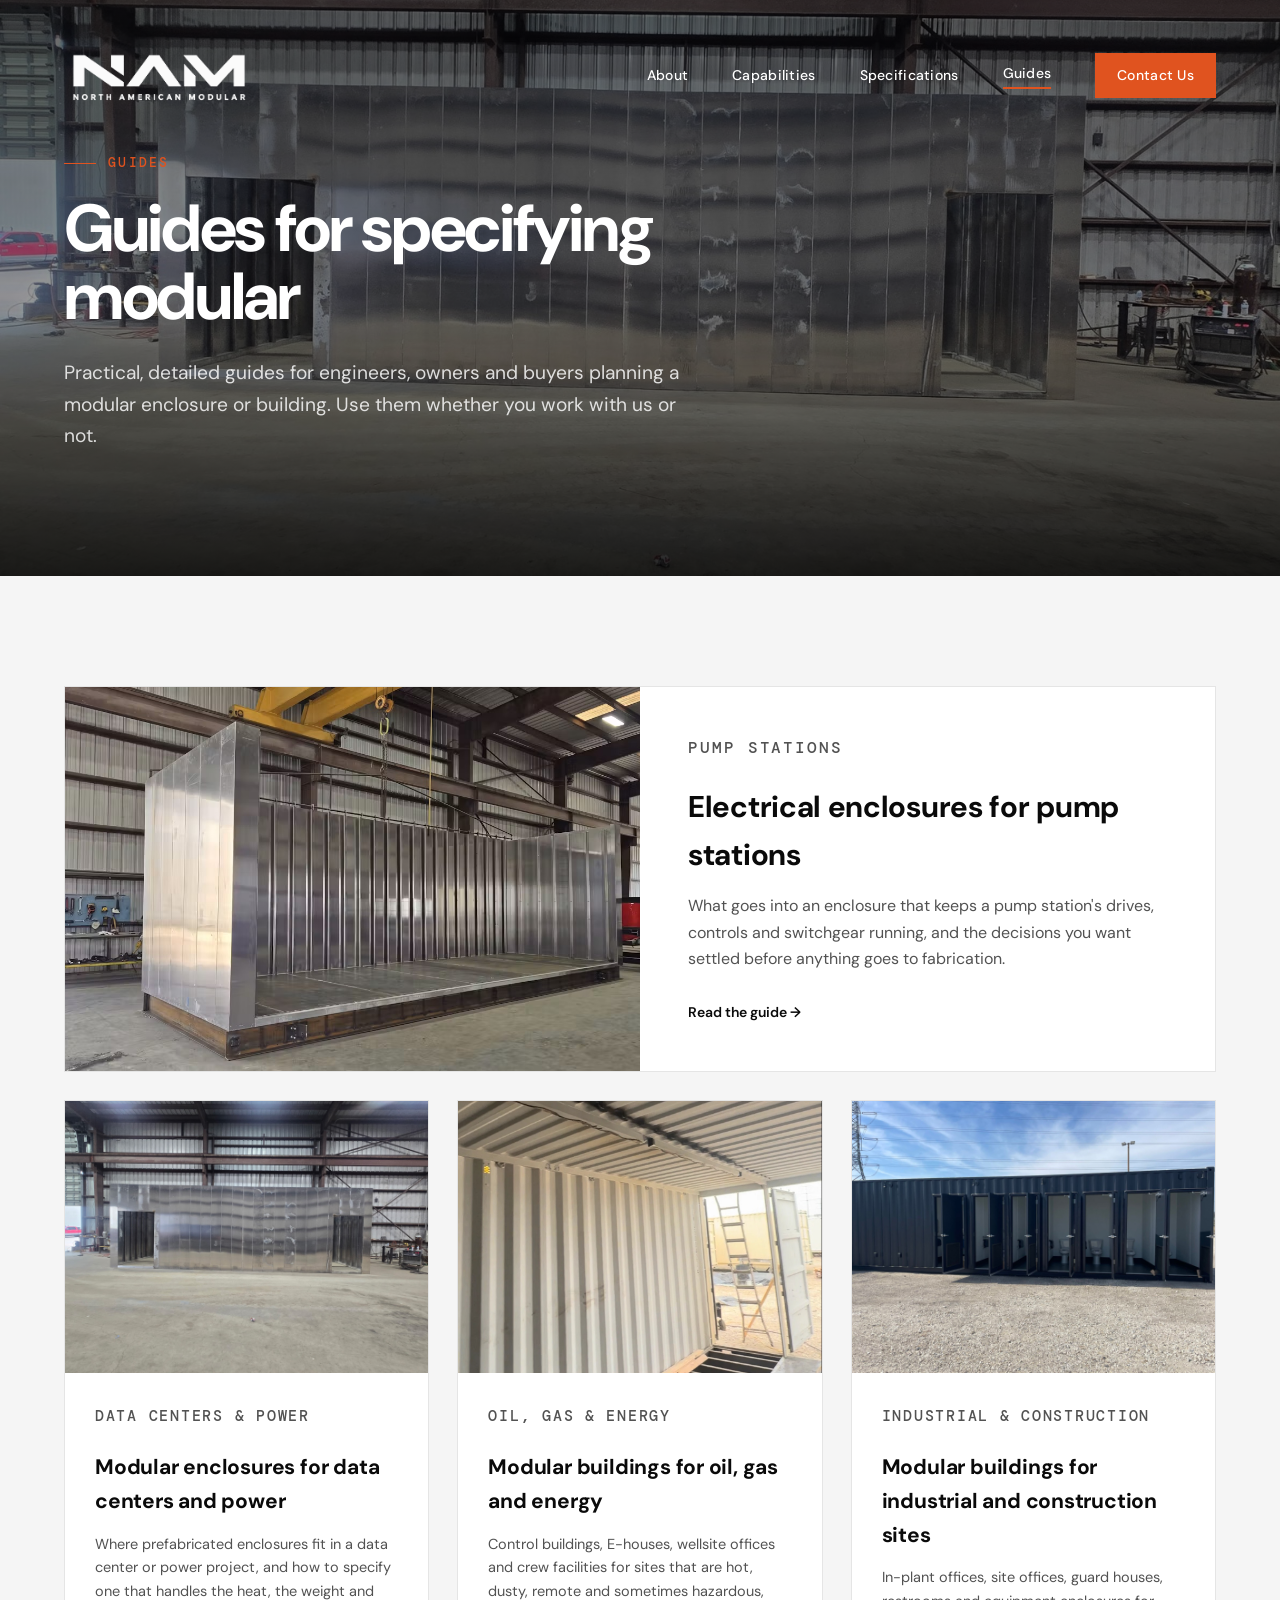
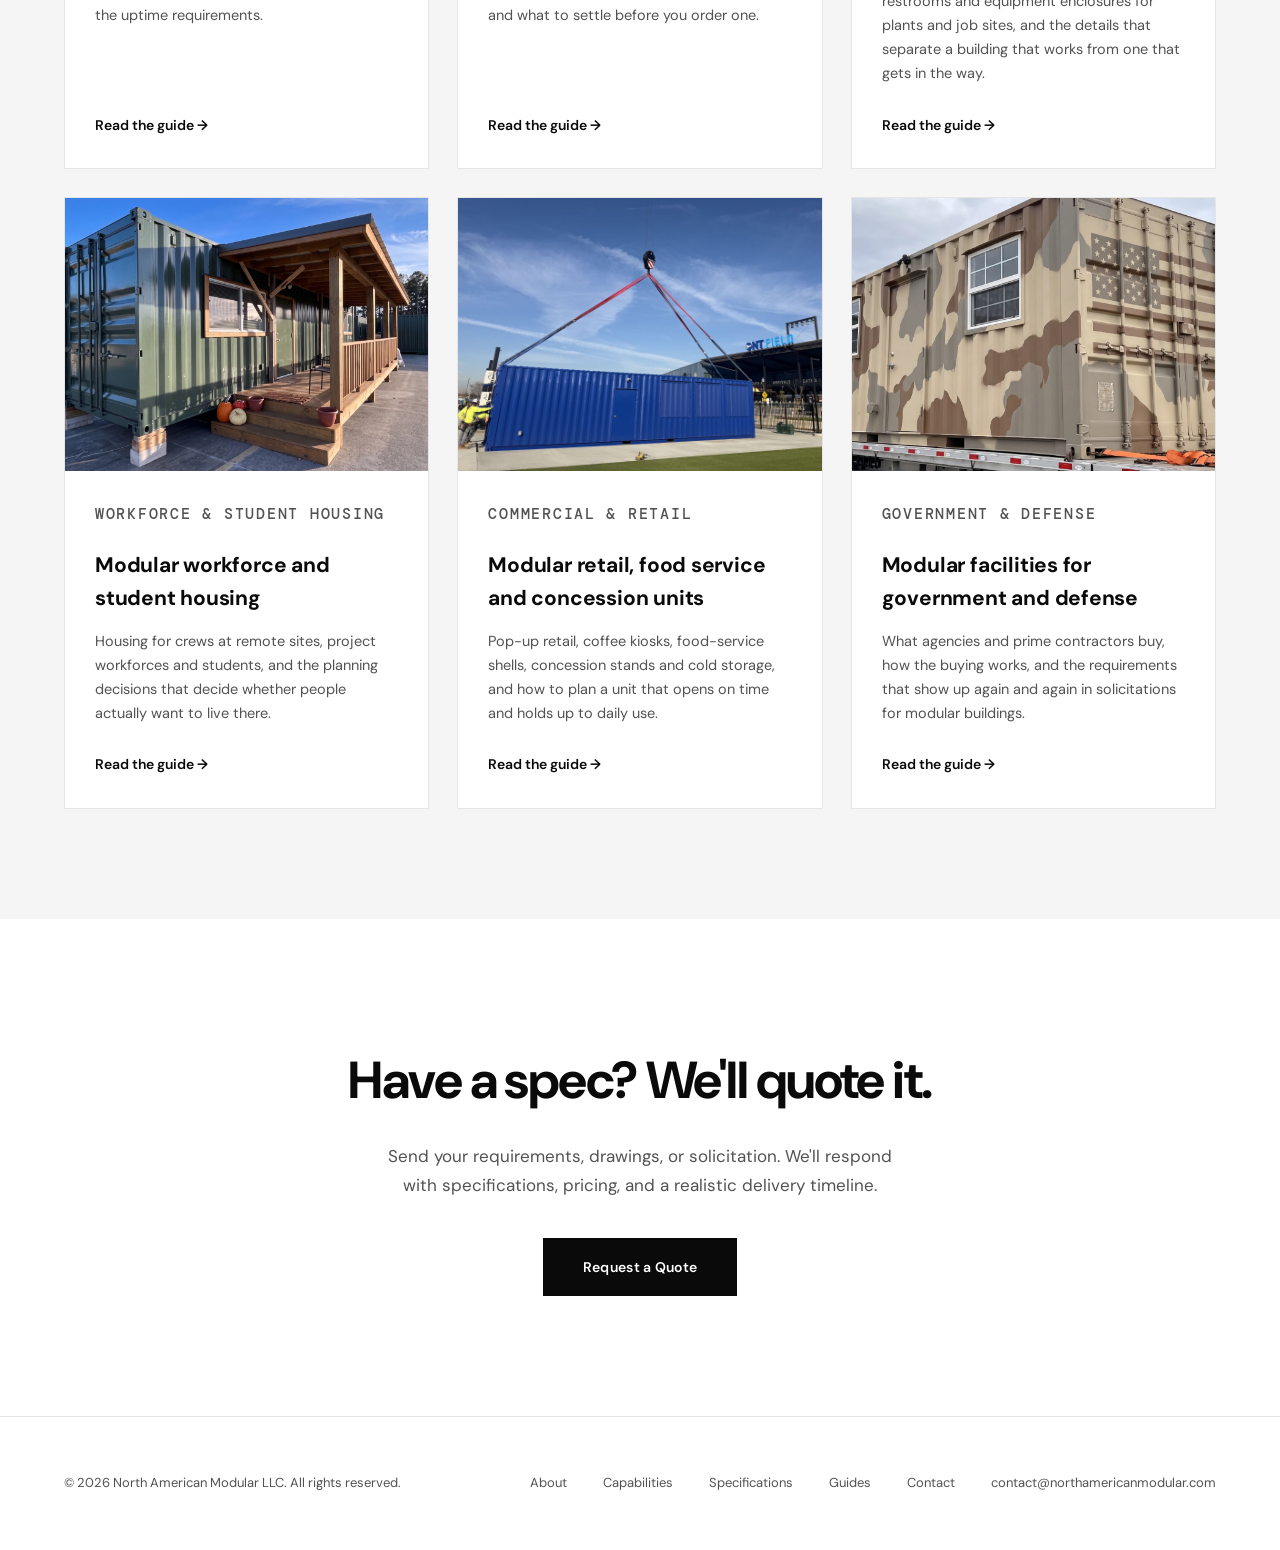
==== guides/index.html @ 37654369 "Add Guides section with seven market guides Pillar guides for pump stations, data centers and power," ====
<!DOCTYPE html>
<html lang="en">
<head>
    <meta charset="UTF-8">
    <meta name="viewport" content="width=device-width, initial-scale=1.0">
    <title>Modular Enclosure and Building Guides | North American Modular</title>
    <meta name="description" content="Practical guides to specifying modular enclosures and buildings for pump stations, data centers, oil and gas, industrial sites, workforce housing, retail and government projects.">
    <link rel="canonical" href="https://northamericanmodular.com/guides/">
    <meta name="robots" content="index, follow, max-image-preview:large">
    <meta name="theme-color" content="#0a0a0a">
    <link rel="icon" href="/favicon.ico" sizes="any">
    <link rel="icon" type="image/png" href="/favicon.png">
    <link rel="apple-touch-icon" href="/apple-touch-icon.png">
    <meta property="og:type" content="website">
    <meta property="og:site_name" content="North American Modular">
    <meta property="og:locale" content="en_US">
    <meta property="og:title" content="Modular Enclosure and Building Guides | North American Modular">
    <meta property="og:description" content="Practical guides to specifying modular enclosures and buildings for pump stations, data centers, oil and gas, industrial sites, workforce housing, retail and government projects.">
    <meta property="og:url" content="https://northamericanmodular.com/guides/">
    <meta property="og:image" content="https://northamericanmodular.com/og-image.jpg">
    <meta name="twitter:card" content="summary_large_image">
    <meta name="twitter:title" content="Modular Enclosure and Building Guides | North American Modular">
    <meta name="twitter:description" content="Practical guides to specifying modular enclosures and buildings for pump stations, data centers, oil and gas, industrial sites, workforce housing, retail and government projects.">
    <meta name="twitter:image" content="https://northamericanmodular.com/og-image.jpg">
    <script type="application/ld+json">
{
 "@context": "https://schema.org",
 "@graph": [
  {
   "@type": "Organization",
   "@id": "https://northamericanmodular.com/#organization",
   "name": "North American Modular",
   "legalName": "North American Modular LLC",
   "url": "https://northamericanmodular.com/",
   "logo": "https://northamericanmodular.com/icon-512.png",
   "email": "contact@northamericanmodular.com"
  },
  {
   "@type": "CollectionPage",
   "name": "Guides",
   "url": "https://northamericanmodular.com/guides/",
   "description": "Practical guides to specifying modular enclosures and buildings for pump stations, data centers, oil and gas, industrial sites, workforce housing, retail and government projects.",
   "hasPart": [
    {
     "@type": "Article",
     "headline": "Electrical Enclosures for Pump Stations: A Buyer's Guide",
     "url": "https://northamericanmodular.com/guides/pump-station-electrical-enclosures"
    },
    {
     "@type": "Article",
     "headline": "Modular Enclosures for Data Centers and Power Infrastructure",
     "url": "https://northamericanmodular.com/guides/data-center-modular-enclosures"
    },
    {
     "@type": "Article",
     "headline": "Modular Buildings for Oil, Gas and Energy Sites",
     "url": "https://northamericanmodular.com/guides/oil-gas-modular-buildings"
    },
    {
     "@type": "Article",
     "headline": "Modular Buildings for Industrial Plants and Construction Sites",
     "url": "https://northamericanmodular.com/guides/industrial-construction-modular-buildings"
    },
    {
     "@type": "Article",
     "headline": "Modular Workforce and Student Housing: A Planning Guide",
     "url": "https://northamericanmodular.com/guides/workforce-student-housing-modular"
    },
    {
     "@type": "Article",
     "headline": "Modular Retail, Food Service and Concession Units",
     "url": "https://northamericanmodular.com/guides/modular-retail-food-service"
    },
    {
     "@type": "Article",
     "headline": "Modular Facilities for Government and Defense Projects",
     "url": "https://northamericanmodular.com/guides/government-defense-modular"
    }
   ]
  },
  {
   "@type": "BreadcrumbList",
   "itemListElement": [
    {
     "@type": "ListItem",
     "position": 1,
     "name": "Home",
     "item": "https://northamericanmodular.com/"
    },
    {
     "@type": "ListItem",
     "position": 2,
     "name": "Guides",
     "item": "https://northamericanmodular.com/guides/"
    }
   ]
  }
 ]
}
    </script>
    <link rel="preconnect" href="https://fonts.googleapis.com">
    <link rel="preconnect" href="https://fonts.gstatic.com" crossorigin>
    <link href="https://fonts.googleapis.com/css2?family=DM+Sans:wght@400;500;600;700&family=DM+Mono:wght@400;500&display=swap" rel="stylesheet">
    <link rel="stylesheet" href="/site.css">
</head>
<body>

    <nav id="nav">
        <a href="/index.html" class="logo" aria-label="North American Modular home">
            <img src="/NAMWhiteLogo.png" alt="North American Modular">
        </a>
        <button class="menu-btn" id="menu-btn" aria-expanded="false" aria-controls="nav-links">Menu</button>
        <div class="nav-links" id="nav-links">
            <a href="/about.html">About</a>
            <a href="/services.html">Capabilities</a>
            <a href="/specifications.html">Specifications</a>
            <a href="/guides/" class="active">Guides</a>
            <a href="/contact.html" class="nav-cta">Contact Us</a>
        </div>
    </nav>

    <section class="hero page-hero">
        <img class="hero-video" src="/vert-datacenter.jpg" alt="Aluminum enclosure in fabrication" fetchpriority="high">
        <div class="hero-overlay"></div>
        <div class="hero-content">
            <p class="hero-eyebrow">Guides</p>
            <h1>Guides for specifying modular</h1>
            <p class="hero-text">Practical, detailed guides for engineers, owners and buyers planning a modular enclosure or building. Use them whether you work with us or not.</p>
        </div>
    </section>

    <section class="section value-section">
        <div class="wrap">
            <div class="vert-grid guide-index">
                <a class="vert-card guide-card rv" href="/guides/pump-station-electrical-enclosures.html">
                    <div class="ph"><img src="/vert-oilgas.jpg" alt="Aluminum enclosure on a steel base in fabrication" loading="lazy"></div>
                    <div class="vert-body">
                        <p class="vert-tag">Pump Stations</p>
                        <h3>Electrical enclosures for pump stations</h3>
                        <p>What goes into an enclosure that keeps a pump station's drives, controls and switchgear running, and the decisions you want settled before anything goes to fabrication.</p>
                        <span class="rel-go">Read the guide &rarr;</span>
                    </div>
                </a>
                <a class="vert-card guide-card rv" href="/guides/data-center-modular-enclosures.html">
                    <div class="ph"><img src="/vert-datacenter.jpg" alt="Aluminum data center enclosure in fabrication under an overhead crane" loading="lazy"></div>
                    <div class="vert-body">
                        <p class="vert-tag">Data Centers & Power</p>
                        <h3>Modular enclosures for data centers and power</h3>
                        <p>Where prefabricated enclosures fit in a data center or power project, and how to specify one that handles the heat, the weight and the uptime requirements.</p>
                        <span class="rel-go">Read the guide &rarr;</span>
                    </div>
                </a>
                <a class="vert-card guide-card rv" href="/guides/oil-gas-modular-buildings.html">
                    <div class="ph"><img src="/step-weld.jpg" alt="Steel floor framing inside a modular unit during fabrication" loading="lazy"></div>
                    <div class="vert-body">
                        <p class="vert-tag">Oil, Gas & Energy</p>
                        <h3>Modular buildings for oil, gas and energy</h3>
                        <p>Control buildings, E-houses, wellsite offices and crew facilities for sites that are hot, dusty, remote and sometimes hazardous, and what to settle before you order one.</p>
                        <span class="rel-go">Read the guide &rarr;</span>
                    </div>
                </a>
                <a class="vert-card guide-card rv" href="/guides/industrial-construction-modular-buildings.html">
                    <div class="ph"><img src="/vert-industrial.jpg" alt="Row of modular units on a gravel site" loading="lazy"></div>
                    <div class="vert-body">
                        <p class="vert-tag">Industrial & Construction</p>
                        <h3>Modular buildings for industrial and construction sites</h3>
                        <p>In-plant offices, site offices, guard houses, restrooms and equipment enclosures for plants and job sites, and the details that separate a building that works from one that gets in the way.</p>
                        <span class="rel-go">Read the guide &rarr;</span>
                    </div>
                </a>
                <a class="vert-card guide-card rv" href="/guides/workforce-student-housing-modular.html">
                    <div class="ph"><img src="/vert-housing.jpg" alt="Modular housing unit with covered wood porch" loading="lazy"></div>
                    <div class="vert-body">
                        <p class="vert-tag">Workforce & Student Housing</p>
                        <h3>Modular workforce and student housing</h3>
                        <p>Housing for crews at remote sites, project workforces and students, and the planning decisions that decide whether people actually want to live there.</p>
                        <span class="rel-go">Read the guide &rarr;</span>
                    </div>
                </a>
                <a class="vert-card guide-card rv" href="/guides/modular-retail-food-service.html">
                    <div class="ph"><img src="/vert-retail.jpg" alt="Modular unit being lifted into place by crane" loading="lazy"></div>
                    <div class="vert-body">
                        <p class="vert-tag">Commercial & Retail</p>
                        <h3>Modular retail, food service and concession units</h3>
                        <p>Pop-up retail, coffee kiosks, food-service shells, concession stands and cold storage, and how to plan a unit that opens on time and holds up to daily use.</p>
                        <span class="rel-go">Read the guide &rarr;</span>
                    </div>
                </a>
                <a class="vert-card guide-card rv" href="/guides/government-defense-modular.html">
                    <div class="ph"><img src="/vert-defense.jpg" alt="Camouflage-painted modular unit on a trailer" loading="lazy"></div>
                    <div class="vert-body">
                        <p class="vert-tag">Government & Defense</p>
                        <h3>Modular facilities for government and defense</h3>
                        <p>What agencies and prime contractors buy, how the buying works, and the requirements that show up again and again in solicitations for modular buildings.</p>
                        <span class="rel-go">Read the guide &rarr;</span>
                    </div>
                </a>
            </div>
        </div>
    </section>

    <section class="cta-section">
        <h2>Have a spec? We'll quote it.</h2>
        <p>Send your requirements, drawings, or solicitation. We'll respond with specifications, pricing, and a realistic delivery timeline.</p>
        <a href="/contact.html" class="btn-black">Request a Quote</a>
    </section>

    <footer>
        <div class="footer-left">
            &copy; 2026 North American Modular LLC. All rights reserved.
        </div>
        <div class="footer-links">
            <a href="/about.html">About</a>
            <a href="/services.html">Capabilities</a>
            <a href="/specifications.html">Specifications</a>
            <a href="/guides/">Guides</a>
            <a href="/contact.html">Contact</a>
            <a href="mailto:contact@northamericanmodular.com">contact@northamericanmodular.com</a>
        </div>
    </footer>

    <script src="/site.js"></script>
</body>
</html>
---- site.css ----
* { margin: 0; padding: 0; box-sizing: border-box; }

:root {
    --black: #0a0a0a;
    --ink: #14161a;
    --white: #ffffff;
    --gray-100: #f5f5f5;
    --gray-200: #e5e5e5;
    --gray-300: #d4d4d4;
    --gray-400: #a3a3a3;
    --gray-600: #525252;
    --gray-700: #3a3a3a;
    --accent: #e0531f;
    --steel-a: #20242b;
    --steel-b: #2e333c;
}

body {
    font-family: 'DM Sans', -apple-system, sans-serif;
    background: var(--white);
    color: var(--black);
    line-height: 1.6;
    font-size: 16px;
    -webkit-font-smoothing: antialiased;
}

a {
    color: inherit;
    text-decoration: none;
}

.mono {
    font-family: 'DM Mono', monospace;
}

/* ---- PHOTO PLACEHOLDER ---- */
.ph {
    position: relative;
    background: linear-gradient(135deg, var(--steel-a), var(--steel-b));
    overflow: hidden;
    display: flex;
    align-items: center;
    justify-content: center;
}

.ph::after {
    content: attr(data-label);
    font-family: 'DM Mono', monospace;
    font-size: 11px;
    letter-spacing: 0.12em;
    text-transform: uppercase;
    color: rgba(255,255,255,0.45);
    text-align: center;
    padding: 16px;
    line-height: 1.7;
}

.ph::before {
    content: '';
    position: absolute;
    inset: 14px;
    border: 1px solid rgba(255,255,255,0.12);
    pointer-events: none;
}

.ph img {
    width: 100%;
    height: 100%;
    object-fit: cover;
    display: block;
}

.ph:has(img)::before,
.ph:has(img)::after {
    display: none;
}

/* ---- NAV ---- */
nav {
    position: fixed;
    top: 0;
    left: 0;
    right: 0;
    padding: 28px 64px;
    display: flex;
    justify-content: space-between;
    align-items: center;
    z-index: 100;
    transition: padding 0.3s ease, background 0.3s ease, border-color 0.3s ease;
    border-bottom: 1px solid transparent;
}

nav.scrolled {
    padding: 16px 64px;
    background: rgba(10,10,10,0.92);
    backdrop-filter: blur(12px);
    border-bottom-color: rgba(255,255,255,0.08);
}

.logo {
    display: block;
    line-height: 0;
}

.logo img {
    width: 190px;
    height: auto;
    display: block;
    transition: width 0.3s ease;
}

nav.scrolled .logo img {
    width: 165px;
}

.nav-links {
    display: flex;
    gap: 44px;
    align-items: center;
}

.nav-links a {
    font-size: 14px;
    font-weight: 500;
    color: var(--white);
    letter-spacing: 0.02em;
    transition: opacity 0.2s;
}

.nav-links a:hover {
    opacity: 0.65;
}

.nav-cta {
    padding: 11px 22px;
    background: var(--accent);
    color: var(--white) !important;
    font-weight: 600;
    font-size: 13px;
    letter-spacing: 0.02em;
}

.nav-cta:hover {
    opacity: 1 !important;
    filter: brightness(1.08);
}

/* ---- HERO ---- */
.hero {
    position: relative;
    height: 100vh;
    min-height: 720px;
    display: flex;
    align-items: flex-end;
    overflow: hidden;
}

.hero-video {
    position: absolute;
    inset: 0;
    width: 100%;
    height: 100%;
    object-fit: cover;
    object-position: center 55%;
    z-index: 1;
}

.hero-overlay {
    position: absolute;
    inset: 0;
    background: linear-gradient(
        to top,
        rgba(0,0,0,0.85) 0%,
        rgba(0,0,0,0.4) 45%,
        rgba(0,0,0,0.6) 100%
    );
    z-index: 2;
}

.hero-content {
    position: relative;
    z-index: 3;
    padding: 0 64px 88px;
    max-width: 1100px;
}

.hero-eyebrow {
    font-family: 'DM Mono', monospace;
    font-size: 12.5px;
    font-weight: 500;
    letter-spacing: 0.18em;
    text-transform: uppercase;
    color: var(--accent);
    margin-bottom: 22px;
    display: flex;
    align-items: center;
    gap: 12px;
}

.hero-eyebrow::before {
    content: '';
    width: 32px;
    height: 1px;
    background: var(--accent);
}

.hero h1 {
    font-size: clamp(44px, 6.2vw, 86px);
    font-weight: 700;
    line-height: 1.02;
    margin-bottom: 26px;
    letter-spacing: -0.035em;
    color: var(--white);
    max-width: 16ch;
}

.hero-text {
    font-size: clamp(17px, 1.5vw, 20px);
    color: rgba(255,255,255,0.82);
    max-width: 600px;
    margin-bottom: 36px;
    line-height: 1.65;
}

.hero-ctas {
    display: flex;
    gap: 14px;
    flex-wrap: wrap;
}

.btn-primary {
    display: inline-block;
    padding: 17px 34px;
    background: var(--white);
    color: var(--black);
    font-size: 14px;
    font-weight: 600;
    letter-spacing: 0.02em;
    transition: transform 0.2s, box-shadow 0.2s;
}

.btn-primary:hover {
    transform: translateY(-2px);
    box-shadow: 0 10px 34px rgba(0,0,0,0.3);
}

.btn-outline {
    display: inline-block;
    padding: 17px 34px;
    background: rgba(255,255,255,0.06);
    color: var(--white);
    border: 1px solid rgba(255,255,255,0.45);
    font-size: 14px;
    font-weight: 600;
    letter-spacing: 0.02em;
    transition: border-color 0.2s, background 0.2s;
}

.btn-outline:hover {
    border-color: var(--white);
    background: rgba(255,255,255,0.14);
}

/* ---- WARRANTY BAR ---- */
.warranty-bar {
    background: var(--black);
    color: var(--white);
    padding: 30px 64px;
    display: flex;
    align-items: center;
    justify-content: center;
    gap: 44px;
    flex-wrap: wrap;
    text-align: center;
}

.wb-item {
    display: flex;
    align-items: baseline;
    gap: 12px;
}

.wb-num {
    font-size: 30px;
    font-weight: 700;
    letter-spacing: -0.02em;
}

.wb-label {
    font-size: 14px;
    color: var(--gray-400);
}

.wb-sep {
    width: 1px;
    height: 34px;
    background: rgba(255,255,255,0.18);
}

.wb-note {
    font-size: 13px;
    color: var(--gray-400);
}

.wb-note strong {
    color: var(--white);
    font-weight: 600;
}

/* ---- STATEMENT BAND ---- */
.band {
    position: relative;
    min-height: 78vh;
    display: flex;
    align-items: center;
    overflow: hidden;
    background: var(--ink);
}

.band .ph {
    position: absolute;
    inset: 0;
}

.band-overlay {
    position: absolute;
    inset: 0;
    background: linear-gradient(
        90deg,
        rgba(10,10,10,0.9) 0%,
        rgba(10,10,10,0.55) 55%,
        rgba(10,10,10,0.3) 100%
    );
    z-index: 2;
}

.band-content {
    position: relative;
    z-index: 3;
    padding: 0 64px;
    max-width: 1180px;
    margin: 0 auto;
    width: 100%;
}

.band-content .k {
    font-family: 'DM Mono', monospace;
    font-size: 12.5px;
    letter-spacing: 0.16em;
    text-transform: uppercase;
    color: var(--accent);
    margin-bottom: 22px;
}

.band-content h2 {
    font-size: clamp(34px, 4.6vw, 60px);
    font-weight: 700;
    color: var(--white);
    letter-spacing: -0.03em;
    line-height: 1.06;
    max-width: 18ch;
    margin-bottom: 24px;
}

.band-content p {
    font-size: 18px;
    color: rgba(255,255,255,0.8);
    max-width: 52ch;
    line-height: 1.7;
}

/* ---- SECTION SHELL ---- */
.section {
    padding: 110px 64px;
}

.wrap {
    max-width: 1180px;
    margin: 0 auto;
}

.sec-eyebrow {
    font-family: 'DM Mono', monospace;
    font-size: 12px;
    font-weight: 500;
    letter-spacing: 0.16em;
    text-transform: uppercase;
    color: var(--accent);
    margin-bottom: 18px;
}

.sec-head {
    max-width: 680px;
    margin-bottom: 64px;
}

.sec-head h2 {
    font-size: clamp(32px, 4vw, 46px);
    font-weight: 700;
    line-height: 1.12;
    letter-spacing: -0.025em;
    margin-bottom: 18px;
}

.sec-head p {
    font-size: 17px;
    color: var(--gray-600);
    line-height: 1.7;
}

/* ---- VALUE PROPS ---- */
.value-section {
    background: var(--gray-100);
}

.value-grid {
    display: grid;
    grid-template-columns: repeat(3, 1fr);
    gap: 28px;
}

.value-item {
    padding: 40px;
    background: var(--white);
    border: 1px solid var(--gray-200);
    transition: transform 0.25s ease, box-shadow 0.25s ease;
}

.value-item:hover {
    transform: translateY(-4px);
    box-shadow: 0 18px 50px rgba(0,0,0,0.08);
}

.value-num {
    font-family: 'DM Mono', monospace;
    font-size: 13px;
    font-weight: 500;
    color: var(--accent);
    margin-bottom: 26px;
}

.value-item h3 {
    font-size: 21px;
    font-weight: 700;
    margin-bottom: 14px;
    letter-spacing: -0.01em;
}

.value-item p {
    font-size: 15px;
    color: var(--gray-600);
    line-height: 1.7;
}

/* ---- VERTICALS ---- */
.vert-grid {
    display: grid;
    grid-template-columns: repeat(3, 1fr);
    gap: 28px;
}

.vert-card {
    background: var(--white);
    border: 1px solid var(--gray-200);
    overflow: hidden;
    display: flex;
    flex-direction: column;
    transition: transform 0.25s ease, box-shadow 0.25s ease;
}

.vert-card:hover {
    transform: translateY(-4px);
    box-shadow: 0 18px 50px rgba(0,0,0,0.1);
}

.vert-card .ph {
    aspect-ratio: 4 / 3;
    width: 100%;
}

.vert-card:hover .ph img {
    transform: scale(1.05);
}

.vert-card .ph img {
    transition: transform 0.5s ease;
}

.vert-body {
    padding: 32px 30px;
    display: flex;
    flex-direction: column;
    flex: 1;
}

.vert-tag {
    font-family: 'DM Mono', monospace;
    font-size: 11px;
    font-weight: 500;
    letter-spacing: 0.12em;
    text-transform: uppercase;
    color: var(--gray-400);
    margin-bottom: 14px;
}

.vert-card h3 {
    font-size: 22px;
    font-weight: 700;
    margin-bottom: 14px;
    letter-spacing: -0.01em;
}

.vert-card > .vert-body > p {
    font-size: 14.5px;
    color: var(--gray-600);
    line-height: 1.65;
    margin-bottom: 22px;
}

.vert-list {
    list-style: none;
    margin-top: auto;
}

.vert-list li {
    font-size: 13.5px;
    color: var(--gray-600);
    padding: 9px 0;
    border-top: 1px solid var(--gray-200);
    display: flex;
    gap: 10px;
}

.vert-list li::before {
    content: '·';
    color: var(--accent);
    font-weight: 700;
}

/* ---- BUILD SEQUENCE ---- */
.build-section {
    background: var(--black);
    color: var(--white);
}

.build-section .sec-head h2 {
    color: var(--white);
}

.build-section .sec-head p {
    color: var(--gray-400);
}

.build-steps {
    display: grid;
    grid-template-columns: repeat(4, 1fr);
    gap: 4px;
}

.build-step {
    position: relative;
}

.build-step .ph {
    aspect-ratio: 3 / 4;
    width: 100%;
    --steel-a: #181b20;
    --steel-b: #22262d;
}

.build-step .ph img {
    transition: transform 0.6s ease;
}

.build-step:hover .ph img {
    transform: scale(1.06);
}

.build-step .meta {
    padding: 22px 20px 6px;
}

.build-step .step-n {
    font-family: 'DM Mono', monospace;
    font-size: 12px;
    color: var(--accent);
    letter-spacing: 0.1em;
}

.build-step h3 {
    font-size: 18px;
    font-weight: 700;
    margin: 10px 0 8px;
    letter-spacing: -0.01em;
}

.build-step p {
    font-size: 13.5px;
    color: var(--gray-400);
    line-height: 1.6;
}

.build-foot {
    margin-top: 48px;
    display: flex;
    align-items: center;
    gap: 16px;
    flex-wrap: wrap;
    padding-top: 32px;
    border-top: 1px solid rgba(255,255,255,0.12);
}

.build-foot p {
    font-size: 15px;
    color: var(--gray-300);
    max-width: 60ch;
}

.build-foot strong {
    color: var(--white);
}

/* ---- CREDENTIALS ---- */
.creds-section {
    background: var(--gray-100);
}

.creds-grid {
    display: grid;
    grid-template-columns: repeat(4, 1fr);
    gap: 1px;
    background: var(--gray-200);
    border: 1px solid var(--gray-200);
}

.cred-cell {
    background: var(--white);
    padding: 26px 24px;
}

.cred-k {
    font-family: 'DM Mono', monospace;
    font-size: 11px;
    font-weight: 500;
    letter-spacing: 0.1em;
    text-transform: uppercase;
    color: var(--gray-600);
}

.cred-v {
    font-size: 15px;
    color: var(--black);
    margin-top: 10px;
    font-weight: 600;
}

.cred-v.pending {
    color: var(--gray-400);
    font-weight: 500;
}

.creds-note {
    font-size: 13px;
    color: var(--gray-600);
    margin-top: 24px;
    max-width: 90ch;
}

/* ---- CTA ---- */
.cta-section {
    padding: 120px 64px;
    text-align: center;
    background: var(--white);
}

.cta-section h2 {
    font-size: clamp(34px, 4.4vw, 52px);
    font-weight: 700;
    letter-spacing: -0.03em;
    margin-bottom: 20px;
}

.cta-section p {
    font-size: 17px;
    color: var(--gray-600);
    max-width: 520px;
    margin: 0 auto 38px;
    line-height: 1.7;
}

.btn-black {
    display: inline-block;
    padding: 18px 40px;
    background: var(--black);
    color: var(--white);
    font-size: 14px;
    font-weight: 600;
    letter-spacing: 0.02em;
    transition: transform 0.2s;
}

.btn-black:hover {
    transform: translateY(-2px);
}

/* ---- FOOTER ---- */
footer {
    padding: 56px 64px;
    border-top: 1px solid var(--gray-200);
    display: flex;
    justify-content: space-between;
    align-items: center;
    gap: 24px;
    flex-wrap: wrap;
}

.footer-left {
    font-size: 13px;
    color: var(--gray-600);
}

.footer-links {
    display: flex;
    gap: 36px;
}

.footer-links a {
    font-size: 13px;
    color: var(--gray-600);
    transition: color 0.2s;
}

.footer-links a:hover {
    color: var(--black);
}

/* ---- REVEAL ---- */
.rv {
    opacity: 0;
    transform: translateY(22px);
    transition: opacity 0.7s ease, transform 0.7s ease;
}

.rv.in {
    opacity: 1;
    transform: none;
}

@media (prefers-reduced-motion: reduce) {
    .rv {
        opacity: 1;
        transform: none;
        transition: none;
    }
}

/* ---- MOBILE ---- */
@media (max-width: 1024px) {
    .value-grid,
    .vert-grid {
        grid-template-columns: repeat(2, 1fr);
    }

    .build-steps {
        grid-template-columns: repeat(2, 1fr);
    }

    .creds-grid {
        grid-template-columns: repeat(2, 1fr);
    }
}

@media (max-width: 768px) {
    nav,
    nav.scrolled {
        padding: 18px 22px;
    }

    .nav-links {
        display: none;
    }

    .hero-content {
        padding: 0 22px 64px;
    }

    .warranty-bar {
        padding: 24px 22px;
        gap: 18px;
    }

    .wb-sep {
        display: none;
    }

    .band-content,
    .section,
    .cta-section {
        padding-left: 22px;
        padding-right: 22px;
    }

    .section {
        padding-top: 72px;
        padding-bottom: 72px;
    }

    .value-grid,
    .vert-grid,
    .build-steps,
    .creds-grid {
        grid-template-columns: 1fr;
    }

    footer {
        padding: 36px 22px;
        flex-direction: column;
        align-items: flex-start;
    }
}

@media (max-width: 768px) {
    .hero { height: auto; min-height: 100vh; padding-top: 140px; }
}

/* =========================================================
   Shared components for inner pages (About, Capabilities, Contact)
   ========================================================= */

/* Page hero: shorter version of the homepage hero */
.hero.page-hero { height: auto; min-height: 64vh; padding-top: 150px; }
.page-hero h1 { font-size: clamp(38px, 5.2vw, 68px); }
.page-hero .hero-text { max-width: 640px; }

/* Commitments strip: warranty bar with four items */
.warranty-bar.four { display: grid; grid-template-columns: repeat(4, 1fr); gap: 24px; text-align: left; }
.warranty-bar.four .wb-sep { display: none; }
.warranty-bar.four .wb-item { flex-direction: column; align-items: flex-start; gap: 4px; border-left: 1px solid rgba(255,255,255,0.18); padding-left: 22px; }
.warranty-bar.four .wb-item:first-child { border-left: 0; padding-left: 0; }

/* Service cards: six-up version of the value grid */
.value-grid.six { grid-template-columns: repeat(3, 1fr); }
.value-item .tag { display: inline-block; margin-top: 14px; font-family: 'DM Mono', monospace; font-size: 11.5px; letter-spacing: .12em; text-transform: uppercase; color: var(--accent); }

/* Industries list */
.ind-grid { display: grid; grid-template-columns: repeat(3, 1fr); gap: 0 48px; }
.ind-item { border-top: 1px solid var(--gray-200); padding: 28px 0 32px; }
.ind-item .ind-n { font-family: 'DM Mono', monospace; font-size: 12px; letter-spacing: .14em; color: var(--accent); margin-bottom: 10px; }
.ind-item h3 { font-size: 20px; font-weight: 700; letter-spacing: -0.01em; margin-bottom: 10px; }
.ind-item p { font-size: 15px; color: var(--gray-600); line-height: 1.7; }
.ind-item ul { list-style: none; margin-top: 14px; }
.ind-item li { font-size: 13.5px; color: var(--gray-700); padding: 6px 0; border-top: 1px dashed var(--gray-200); }

/* Two-column prose (About) */
.split { display: grid; grid-template-columns: 260px 1fr; gap: 72px; max-width: 1180px; margin: 0 auto; }
.split + .split { margin-top: 88px; padding-top: 88px; border-top: 1px solid var(--gray-200); }
.prose h2 { font-size: clamp(26px, 3vw, 34px); font-weight: 700; letter-spacing: -0.02em; line-height: 1.2; margin-bottom: 22px; }
.prose p { font-size: 17px; color: var(--gray-600); line-height: 1.8; margin-bottom: 18px; }
.prose p:last-child { margin-bottom: 0; }
.prose strong { color: var(--black); }
.prose a { color: var(--black); text-decoration: underline; text-underline-offset: 3px; }

/* Dark statement block */
.statement { background: var(--black); color: var(--white); }
.statement .sec-eyebrow { color: var(--gray-400); }
.statement h2 { color: var(--white); }
.statement p { color: var(--gray-400); }
.statement strong { color: var(--white); }

/* FAQ */
.faq { max-width: 900px; }
.faq details { border-top: 1px solid var(--gray-200); }
.faq details:last-child { border-bottom: 1px solid var(--gray-200); }
.faq summary { list-style: none; cursor: pointer; padding: 24px 40px 24px 0; font-size: 18px; font-weight: 600; letter-spacing: -0.01em; position: relative; }
.faq summary::-webkit-details-marker { display: none; }
.faq summary::after { content: '+'; position: absolute; right: 4px; top: 20px; font-size: 24px; font-weight: 400; color: var(--accent); }
.faq details[open] summary::after { content: '\2013'; }
.faq details p { font-size: 16px; color: var(--gray-600); line-height: 1.8; padding: 0 40px 26px 0; max-width: 780px; }

/* Contact */
.contact-grid { display: grid; grid-template-columns: 1fr 1.3fr; gap: 72px; max-width: 1180px; margin: 0 auto; align-items: start; }
.contact-info .ci { padding: 22px 0; border-top: 1px solid var(--gray-200); }
.contact-info .ci:first-of-type { border-top: 0; padding-top: 0; }
.contact-info .ci-k { font-family: 'DM Mono', monospace; font-size: 12px; letter-spacing: .14em; text-transform: uppercase; color: var(--gray-600); margin-bottom: 8px; }
.contact-info .ci-v { font-size: 17px; line-height: 1.6; }
.contact-info .ci-v a { text-decoration: underline; text-underline-offset: 3px; }
.contact-form { background: var(--gray-100); padding: 44px; }
.contact-form h2 { font-size: 26px; font-weight: 700; letter-spacing: -0.02em; margin-bottom: 28px; }
.form-group { margin-bottom: 22px; }
.form-group label { display: block; font-size: 13px; font-weight: 600; letter-spacing: 0.02em; margin-bottom: 8px; }
.form-group input, .form-group select, .form-group textarea { width: 100%; padding: 14px 16px; font-family: inherit; font-size: 15px; border: 1px solid var(--gray-200); background: var(--white); border-radius: 0; transition: border-color 0.2s; }
.form-group input:focus, .form-group select:focus, .form-group textarea:focus { outline: none; border-color: var(--accent); }
.form-group textarea { min-height: 140px; resize: vertical; }
.form-row { display: grid; grid-template-columns: 1fr 1fr; gap: 16px; }
.btn-submit { width: 100%; padding: 18px; background: var(--accent); color: var(--white); font-family: inherit; font-size: 14px; font-weight: 600; letter-spacing: 0.02em; border: none; cursor: pointer; transition: filter 0.2s; }
.btn-submit:hover { filter: brightness(1.08); }
.btn-submit[disabled] { opacity: .6; cursor: wait; }
.form-status { margin-top: 16px; font-size: 15px; font-weight: 500; min-height: 1em; }
.form-status.ok { color: #1f7a3a; }
.form-status.err { color: #b42318; }
.form-privacy { margin-top: 14px; font-size: 12.5px; color: var(--gray-600); line-height: 1.6; }

/* Mobile menu */
.menu-btn { display: none; background: none; border: 1px solid rgba(255,255,255,.35); color: var(--white); font: 600 13px 'DM Sans', sans-serif; letter-spacing: .04em; padding: 9px 14px; cursor: pointer; }

@media (max-width: 1024px) {
    .value-grid.six, .ind-grid { grid-template-columns: repeat(2, 1fr); }
    .split { grid-template-columns: 1fr; gap: 20px; }
    .contact-grid { grid-template-columns: 1fr; gap: 48px; }
}
@media (max-width: 768px) {
    .menu-btn { display: block; }
    .nav-links.open { display: flex; position: fixed; top: 70px; left: 0; right: 0; flex-direction: column; align-items: flex-start; gap: 22px; padding: 26px 22px 30px; background: rgba(10,10,10,.97); border-bottom: 1px solid rgba(255,255,255,.08); }
    .nav-links.open a { font-size: 17px; }
    .hero.page-hero { min-height: 70vh; padding-top: 130px; }
    .value-grid.six, .ind-grid { grid-template-columns: 1fr; }
    .warranty-bar.four { grid-template-columns: 1fr 1fr; gap: 22px 18px; }
    .warranty-bar.four .wb-item { border-left: 0; padding-left: 0; }
    .contact-form { padding: 30px 22px; }
    .form-row { grid-template-columns: 1fr; gap: 0; }
    .faq summary { font-size: 17px; }
}

.nav-links a.active { opacity: 1; box-shadow: inset 0 -2px 0 var(--accent); padding-bottom: 4px; }

@media (max-width: 768px) {
    .footer-links { flex-wrap: wrap; gap: 14px 22px; }
    .nav-links.open { top: 0; padding-top: 96px; z-index: -1; }
}

/* Specifications page */
.spec-callout { background: var(--accent); padding: 34px 64px; }
.spec-callout p { max-width: 1100px; margin: 0 auto; color: var(--white); font-size: clamp(19px, 2vw, 25px); font-weight: 600; letter-spacing: -0.01em; line-height: 1.4; text-align: center; }
.spec-section { background: var(--gray-100); }
.spec-cards { display: grid; grid-template-columns: 1fr 1fr; gap: 24px; }
.spec-card { background: var(--white); border: 1px solid var(--gray-200); padding: 36px 36px 28px; }
.spec-card header { padding-bottom: 22px; margin-bottom: 6px; border-bottom: 2px solid var(--black); }
.spec-card .sc-n { font-size: 13px; font-weight: 600; color: var(--accent); margin-bottom: 8px; }
.spec-card h3 { font-size: 22px; font-weight: 700; letter-spacing: -0.01em; margin-bottom: 8px; }
.spec-card header p { font-size: 15px; color: var(--gray-600); line-height: 1.6; }
.spec-card dl { margin: 0; }
.spec-card.wide { grid-column: 1 / -1; }
.spec-card.wide dl { display: grid; grid-template-columns: 1fr 1fr; column-gap: 48px; }
.spec-card.wide .sc-row:nth-last-child(2) { border-bottom: 0; }
.sc-row { display: grid; grid-template-columns: 38% 1fr; gap: 16px; padding: 13px 0; border-bottom: 1px solid var(--gray-200); }
.sc-row:last-child { border-bottom: 0; }
.sc-row dt { font-size: 14px; color: var(--gray-600); }
.sc-row dd { margin: 0; font-size: 14.5px; font-weight: 500; color: var(--black); line-height: 1.55; }
.crit-grid { display: grid; grid-template-columns: repeat(3, 1fr); border-top: 1px solid rgba(255,255,255,.14); border-left: 1px solid rgba(255,255,255,.14); }
.crit { padding: 26px 28px; border-right: 1px solid rgba(255,255,255,.14); border-bottom: 1px solid rgba(255,255,255,.14); }
.crit-k { font-size: 13px; color: var(--gray-400); margin-bottom: 8px; }
.crit-v { font-size: 21px; font-weight: 600; color: var(--white); letter-spacing: -0.01em; }
.spec-note { margin-top: 40px; font-size: 13px; color: var(--gray-600); line-height: 1.7; max-width: 820px; }
@media (max-width: 1024px) {
    .spec-cards { grid-template-columns: 1fr; }
    .spec-card.wide dl { grid-template-columns: 1fr; }
    .spec-card.wide .sc-row:nth-last-child(2) { border-bottom: 1px solid var(--gray-200); }
    .crit-grid { grid-template-columns: 1fr 1fr; }
}
@media (max-width: 768px) {
    .spec-callout { padding: 28px 22px; }
    .spec-card { padding: 28px 22px 20px; }
    .sc-row { grid-template-columns: 1fr; gap: 2px; }
    .crit-grid { grid-template-columns: 1fr; }
    .crit { padding: 20px 22px; }
}
/* Guides */
.guide-hero .hero-eyebrow a { color: inherit; text-decoration: none; }
.guide-hero .hero-eyebrow a:hover { text-decoration: underline; }
.guide-meta { margin-top: 22px; font-family: 'DM Mono', monospace; font-size: 12px; letter-spacing: .12em; text-transform: uppercase; color: rgba(255,255,255,.7); }
.guide-grid { display: grid; grid-template-columns: 240px minmax(0, 720px); gap: 80px; max-width: 1180px; margin: 0 auto; justify-content: space-between; }
.toc { position: sticky; top: 110px; align-self: start; }
.toc-k { font-family: 'DM Mono', monospace; font-size: 12px; letter-spacing: .14em; text-transform: uppercase; color: var(--gray-600); margin-bottom: 16px; }
.toc ol { list-style: none; margin: 0; padding: 0; border-left: 2px solid var(--gray-200); }
.toc li a { display: block; padding: 7px 0 7px 16px; margin-left: -2px; border-left: 2px solid transparent; font-size: 14px; line-height: 1.45; color: var(--gray-600); text-decoration: none; }
.toc li a:hover { color: var(--black); border-left-color: var(--accent); }
.article h2 { font-size: clamp(24px, 2.6vw, 30px); font-weight: 700; letter-spacing: -0.02em; line-height: 1.25; margin: 64px 0 18px; scroll-margin-top: 100px; }
.article h2:first-child { margin-top: 0; }
.article p, .article li { font-size: 17px; line-height: 1.8; color: var(--gray-700); }
.article p { margin-bottom: 18px; }
.article ul { margin: 0 0 22px; padding-left: 22px; }
.article li { margin-bottom: 8px; }
.article li::marker { color: var(--accent); }
.article strong { color: var(--black); }
.article a { color: var(--black); text-decoration: underline; text-underline-offset: 3px; }
.guide-cta { margin-top: 64px; padding: 32px 34px; background: var(--gray-100); border-left: 3px solid var(--accent); }
.guide-cta p { margin-bottom: 20px; }
.guide-cta .btn-black { display: inline-block; text-decoration: none; color: var(--white); }
.guide-faq { background: var(--gray-100); }
.rel-grid { display: grid; grid-template-columns: repeat(3, 1fr); gap: 24px; }
.rel-card { display: flex; flex-direction: column; gap: 12px; padding: 30px; border: 1px solid var(--gray-200); background: var(--white); color: var(--black); text-decoration: none; transition: border-color .2s ease, transform .2s ease; }
.rel-card:hover { border-color: var(--black); transform: translateY(-3px); }
.rel-tag { font-family: 'DM Mono', monospace; font-size: 11px; letter-spacing: .14em; text-transform: uppercase; color: var(--accent); }
.rel-title { font-size: 20px; font-weight: 700; letter-spacing: -0.01em; line-height: 1.3; flex: 1; }
.rel-go { font-size: 14px; font-weight: 600; color: var(--black); margin-top: auto; }
.guide-card { color: var(--black); text-decoration: none; }
.guide-card h3 { font-size: 21px; }
.guide-index .guide-card:first-child { grid-column: 1 / -1; flex-direction: row; }
.guide-index .guide-card:first-child .ph { width: 50%; aspect-ratio: auto; min-height: 380px; flex-shrink: 0; }
.guide-index .guide-card:first-child .vert-body { justify-content: center; padding: 48px; }
.guide-index .guide-card:first-child h3 { font-size: 30px; }
.guide-index .guide-card:first-child .vert-body > p { font-size: 16px; }
.guide-card .rel-go { padding-top: 6px; }
@media (max-width: 1024px) {
    .guide-grid { grid-template-columns: 1fr; gap: 0; }
    .toc { position: static; margin-bottom: 48px; padding-bottom: 32px; border-bottom: 1px solid var(--gray-200); }
    .rel-grid { grid-template-columns: 1fr; }
    .guide-index .guide-card:first-child { flex-direction: column; }
    .guide-index .guide-card:first-child .ph { width: 100%; min-height: 0; aspect-ratio: 4 / 3; }
    .guide-index .guide-card:first-child .vert-body { padding: 32px 30px; }
    .guide-index .guide-card:first-child h3 { font-size: 22px; }
}
@media (max-width: 768px) {
    .article p, .article li { font-size: 16px; }
    .guide-cta { padding: 26px 22px; }
}
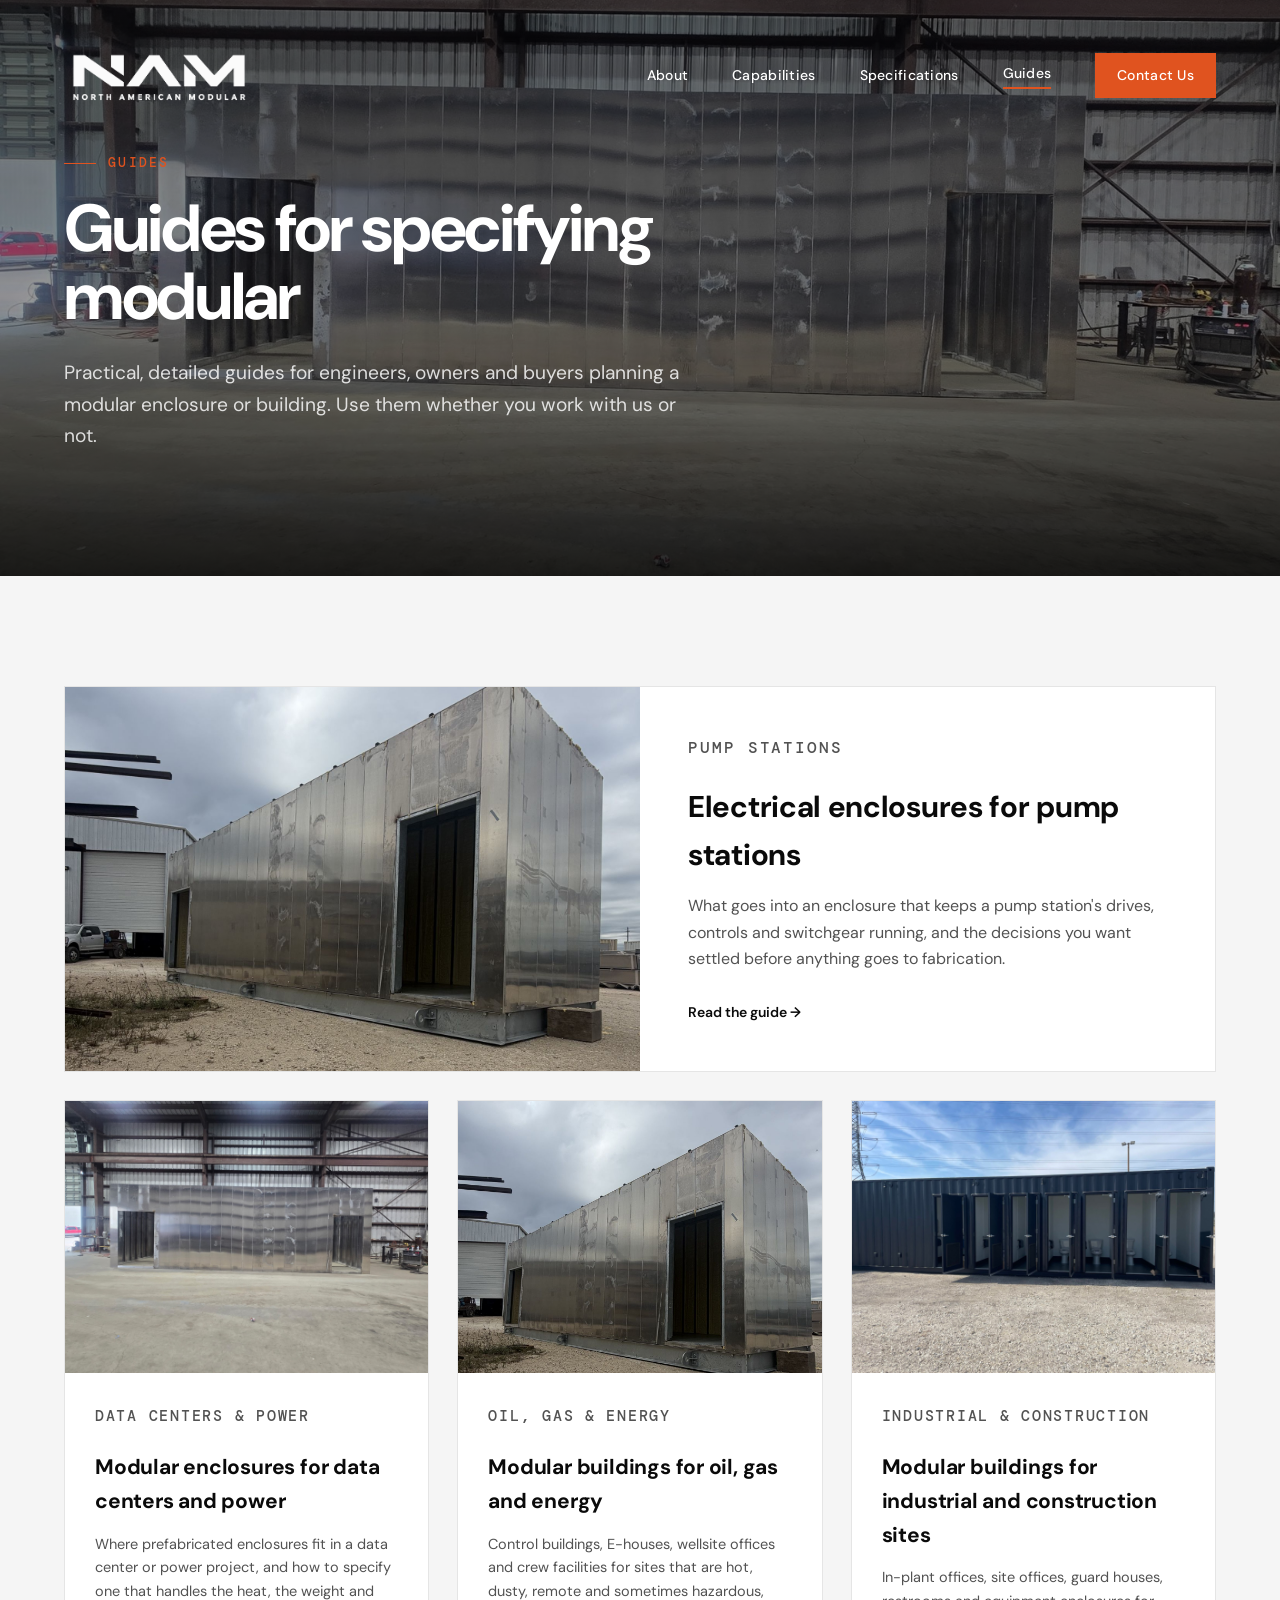
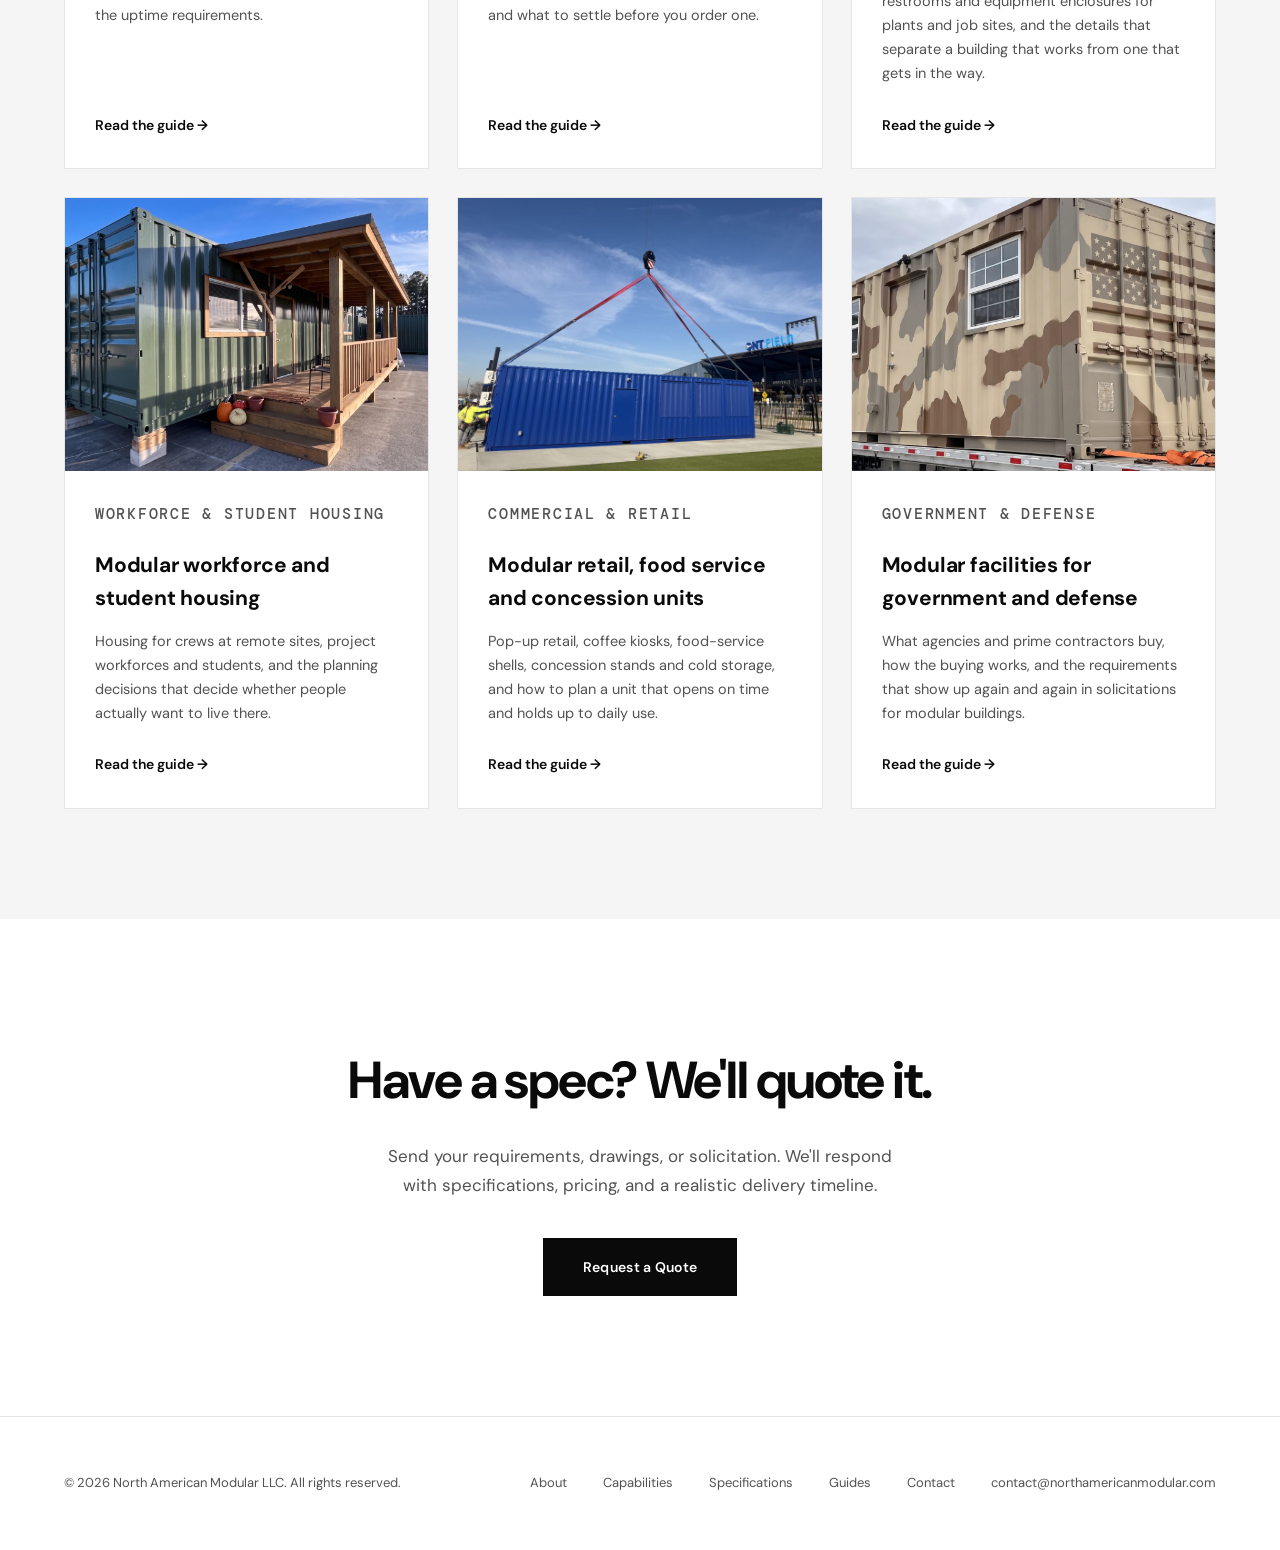
==== commit c5d2703a: "Add new industrial project photos Pump station and oil and gas guides use the finished aluminum encl" ====
--- a/guides/index.html
+++ b/guides/index.html
@@ -133,7 +133,7 @@
         <div class="wrap">
             <div class="vert-grid guide-index">
                 <a class="vert-card guide-card rv" href="/guides/pump-station-electrical-enclosures.html">
-                    <div class="ph"><img src="/vert-oilgas.jpg" alt="Aluminum enclosure on a steel base in fabrication" loading="lazy"></div>
+                    <div class="ph"><img src="/enclosure-exterior.jpg" alt="Finished aluminum electrical enclosure on a steel base, staged outdoors" loading="lazy"></div>
                     <div class="vert-body">
                         <p class="vert-tag">Pump Stations</p>
                         <h3>Electrical enclosures for pump stations</h3>
@@ -151,7 +151,7 @@
                     </div>
                 </a>
                 <a class="vert-card guide-card rv" href="/guides/oil-gas-modular-buildings.html">
-                    <div class="ph"><img src="/step-weld.jpg" alt="Steel floor framing inside a modular unit during fabrication" loading="lazy"></div>
+                    <div class="ph"><img src="/enclosure-exterior-2.jpg" alt="Aluminum-clad modular enclosure on a steel skid base" loading="lazy"></div>
                     <div class="vert-body">
                         <p class="vert-tag">Oil, Gas & Energy</p>
                         <h3>Modular buildings for oil, gas and energy</h3>
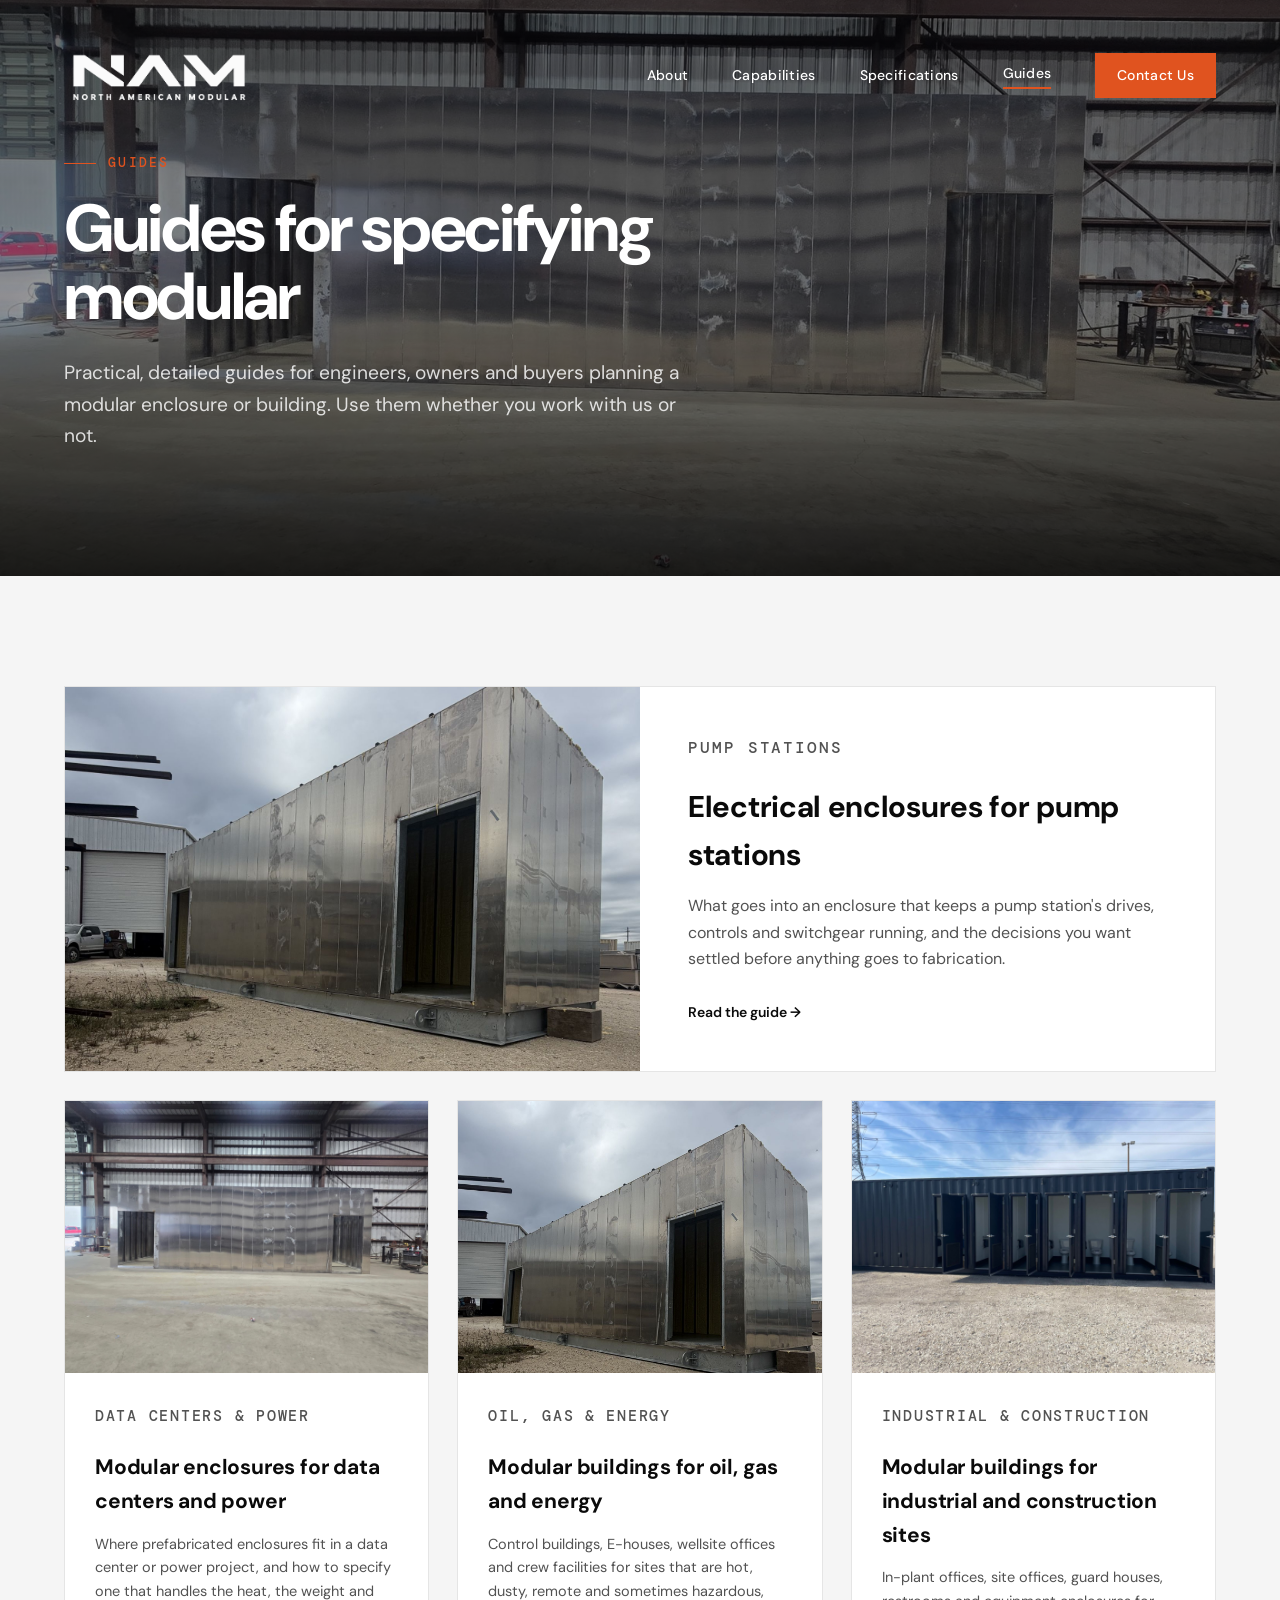
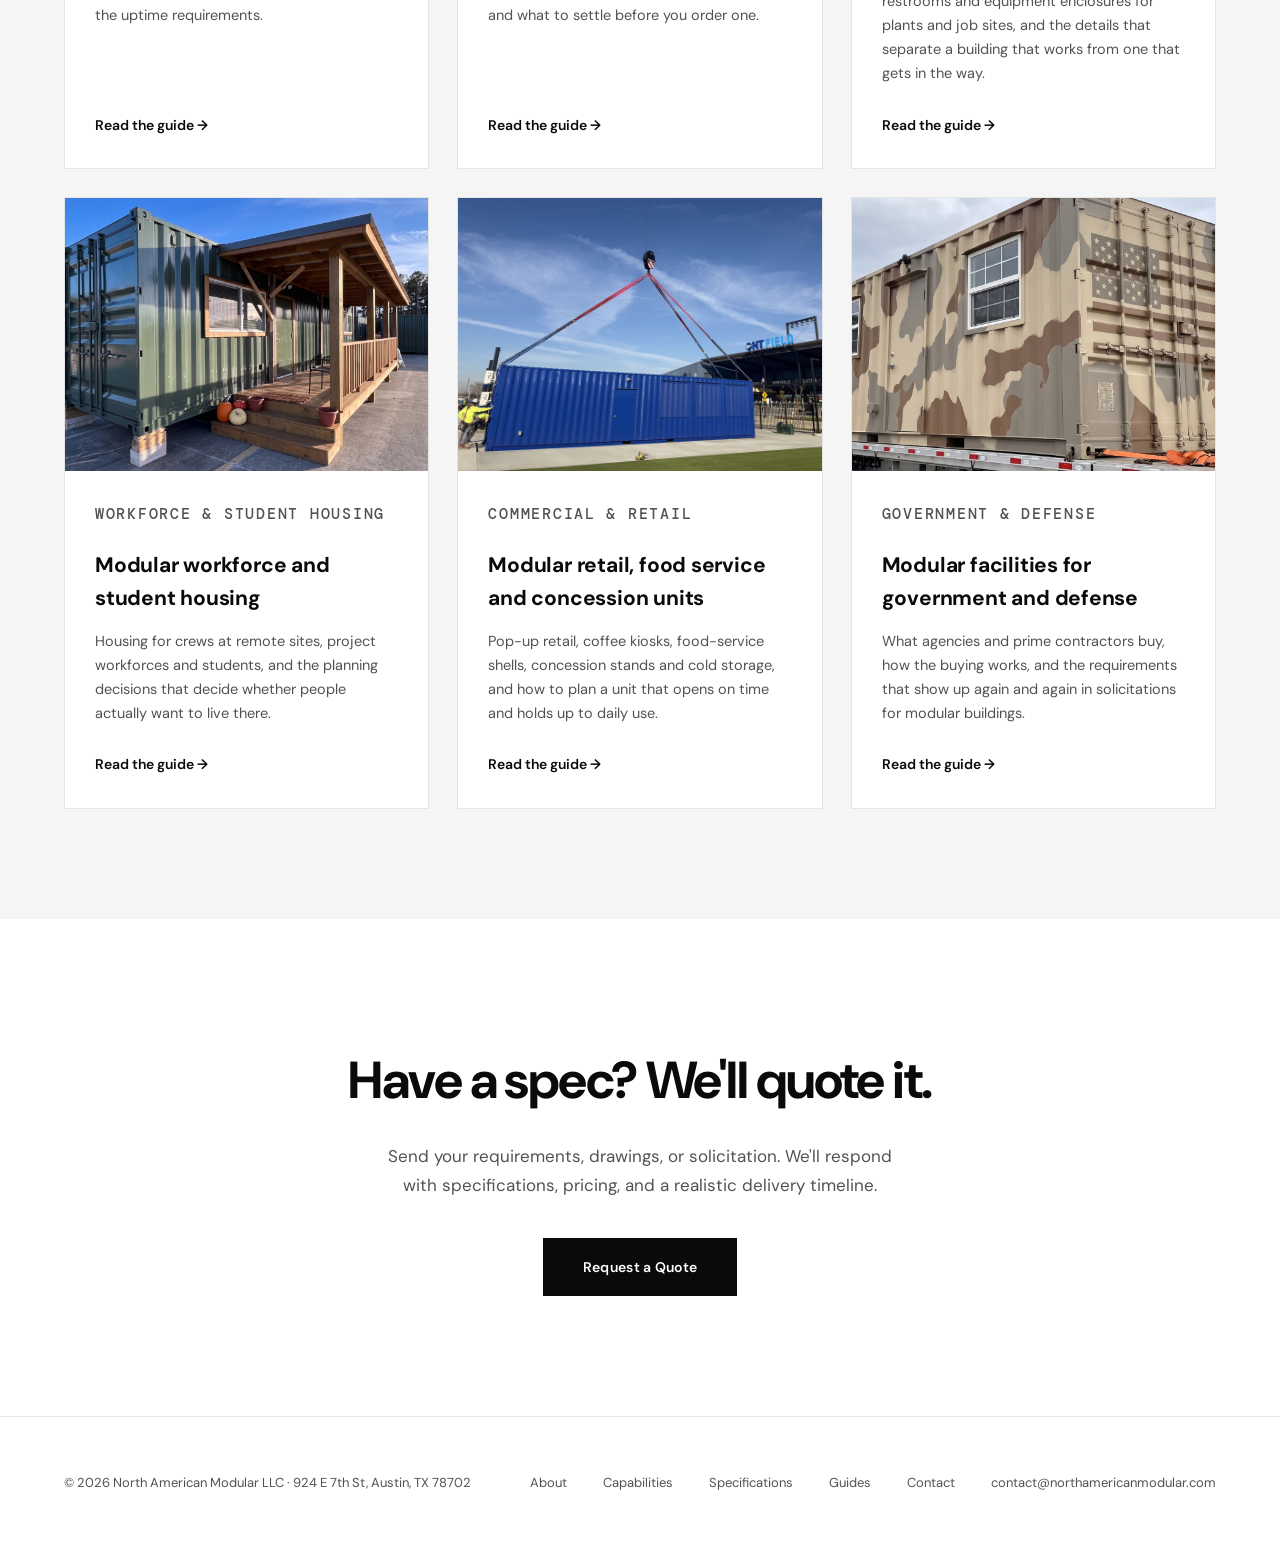
==== commit dfa3da42: "Add office address to site footer, contact page and schema Co-Authored-By: Claude Opus 5.5 <noreply@" ====
--- a/guides/index.html
+++ b/guides/index.html
@@ -33,7 +33,15 @@
    "legalName": "North American Modular LLC",
    "url": "https://northamericanmodular.com/",
    "logo": "https://northamericanmodular.com/icon-512.png",
-   "email": "contact@northamericanmodular.com"
+   "email": "contact@northamericanmodular.com",
+   "address": {
+    "@type": "PostalAddress",
+    "streetAddress": "924 E 7th St",
+    "addressLocality": "Austin",
+    "addressRegion": "TX",
+    "postalCode": "78702",
+    "addressCountry": "US"
+   }
   },
   {
    "@type": "CollectionPage",
@@ -207,7 +215,7 @@
 
     <footer>
         <div class="footer-left">
-            &copy; 2026 North American Modular LLC. All rights reserved.
+            &copy; 2026 North American Modular LLC &middot; 924 E 7th St, Austin, TX 78702
         </div>
         <div class="footer-links">
             <a href="/about.html">About</a>
--- a/site.css
+++ b/site.css
@@ -983,10 +983,17 @@
 .article li::marker { color: var(--accent); }
 .article strong { color: var(--black); }
 .article a { color: var(--black); text-decoration: underline; text-underline-offset: 3px; }
-.guide-cta { margin-top: 64px; padding: 32px 34px; background: var(--gray-100); border-left: 3px solid var(--accent); }
+.guide-cta { margin-top: 40px; padding: 32px 34px; background: var(--gray-100); border-left: 3px solid var(--accent); }
 .guide-cta p { margin-bottom: 20px; }
 .guide-cta .btn-black { display: inline-block; text-decoration: none; color: var(--white); }
 .guide-faq { background: var(--gray-100); }
+.g-fig { margin: 30px 0 34px; }
+.g-fig img { width: 100%; max-height: 520px; object-fit: cover; display: block; }
+.g-fig figcaption { margin-top: 10px; font-size: 14px; color: var(--gray-600); }
+.author-box { margin-top: 64px; padding-top: 28px; border-top: 1px solid var(--gray-200); }
+.author-box .ab-name { font-size: 17px; font-weight: 700; color: var(--black); margin-bottom: 2px; }
+.author-box .ab-role { font-size: 14px; color: var(--gray-600); margin-bottom: 12px; }
+.author-box p { font-size: 15px; }
 .rel-grid { display: grid; grid-template-columns: repeat(3, 1fr); gap: 24px; }
 .rel-card { display: flex; flex-direction: column; gap: 12px; padding: 30px; border: 1px solid var(--gray-200); background: var(--white); color: var(--black); text-decoration: none; transition: border-color .2s ease, transform .2s ease; }
 .rel-card:hover { border-color: var(--black); transform: translateY(-3px); }
